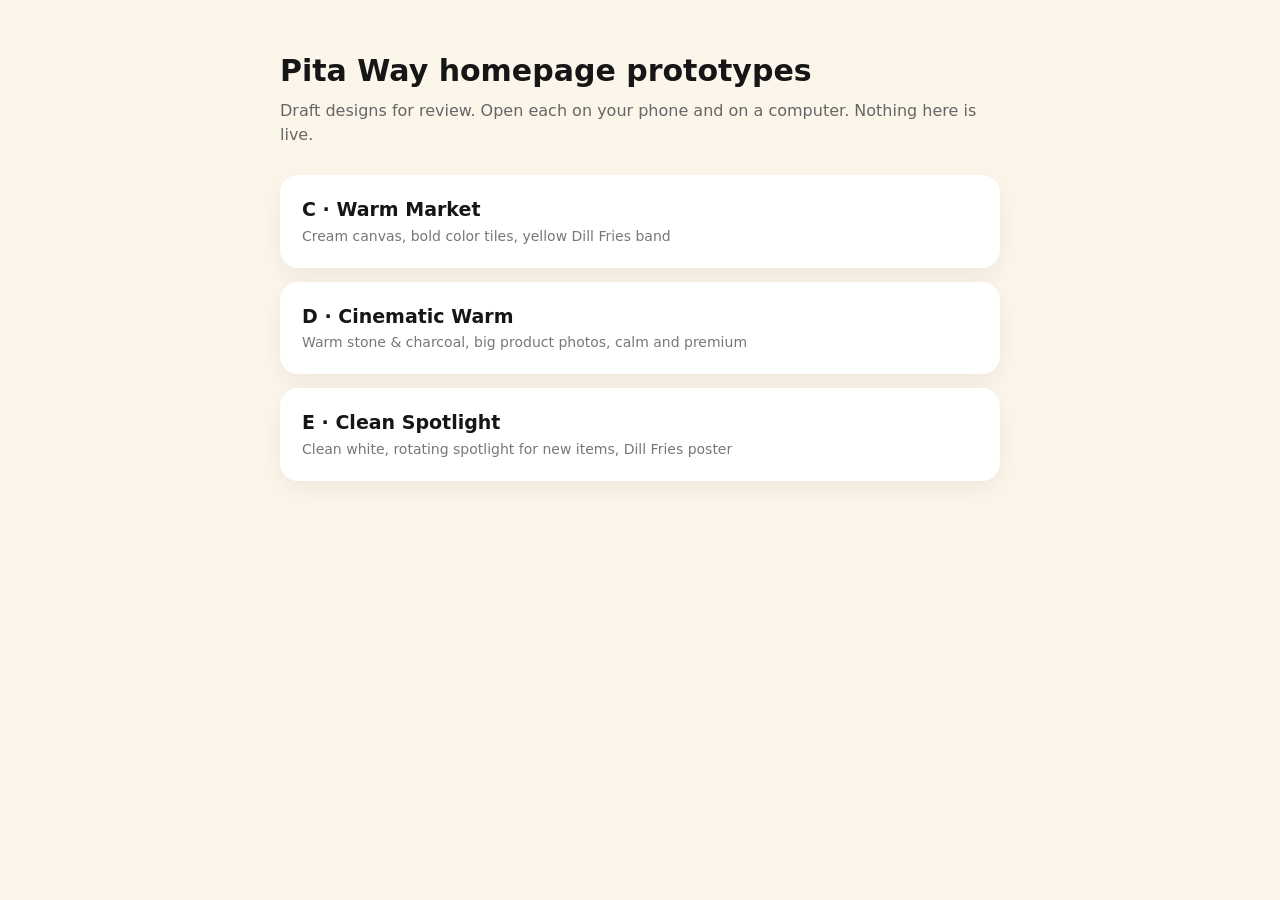
==== index.html @ f12bb3cb "Pita Way homepage prototypes C, D, E for review Co-Authored-By: Claude Opus 5.5 <noreply@anthropic.c" ====
<!doctype html><html lang="en"><head><meta charset="utf-8"><meta name="viewport" content="width=device-width,initial-scale=1"><meta name="robots" content="noindex,nofollow"><title>Pita Way homepage prototypes</title>
<style>body{margin:0;font:16px/1.5 system-ui,sans-serif;background:#fbf5ea;color:#161616}main{max-width:720px;margin:0 auto;padding:48px 20px}h1{font-size:30px;margin:0 0 6px}p{color:#666;margin:0 0 28px}
a.card{display:block;background:#fff;border-radius:18px;padding:20px 22px;margin-bottom:14px;text-decoration:none;color:#161616;box-shadow:0 8px 24px rgba(0,0,0,.06)}a.card:hover{outline:2px solid #cf1818}a.card b{display:block;font-size:19px}a.card span{color:#777;font-size:14px}</style></head>
<body><main><h1>Pita Way homepage prototypes</h1><p>Draft designs for review. Open each on your phone and on a computer. Nothing here is live.</p>
<a class="card" href="c-warm-market.html"><b>C &middot; Warm Market</b><span>Cream canvas, bold color tiles, yellow Dill Fries band</span></a>
<a class="card" href="d-cinematic-warm.html"><b>D &middot; Cinematic Warm</b><span>Warm stone &amp; charcoal, big product photos, calm and premium</span></a>
<a class="card" href="e-clean-spotlight.html"><b>E &middot; Clean Spotlight</b><span>Clean white, rotating spotlight for new items, Dill Fries poster</span></a>
</main></body></html>
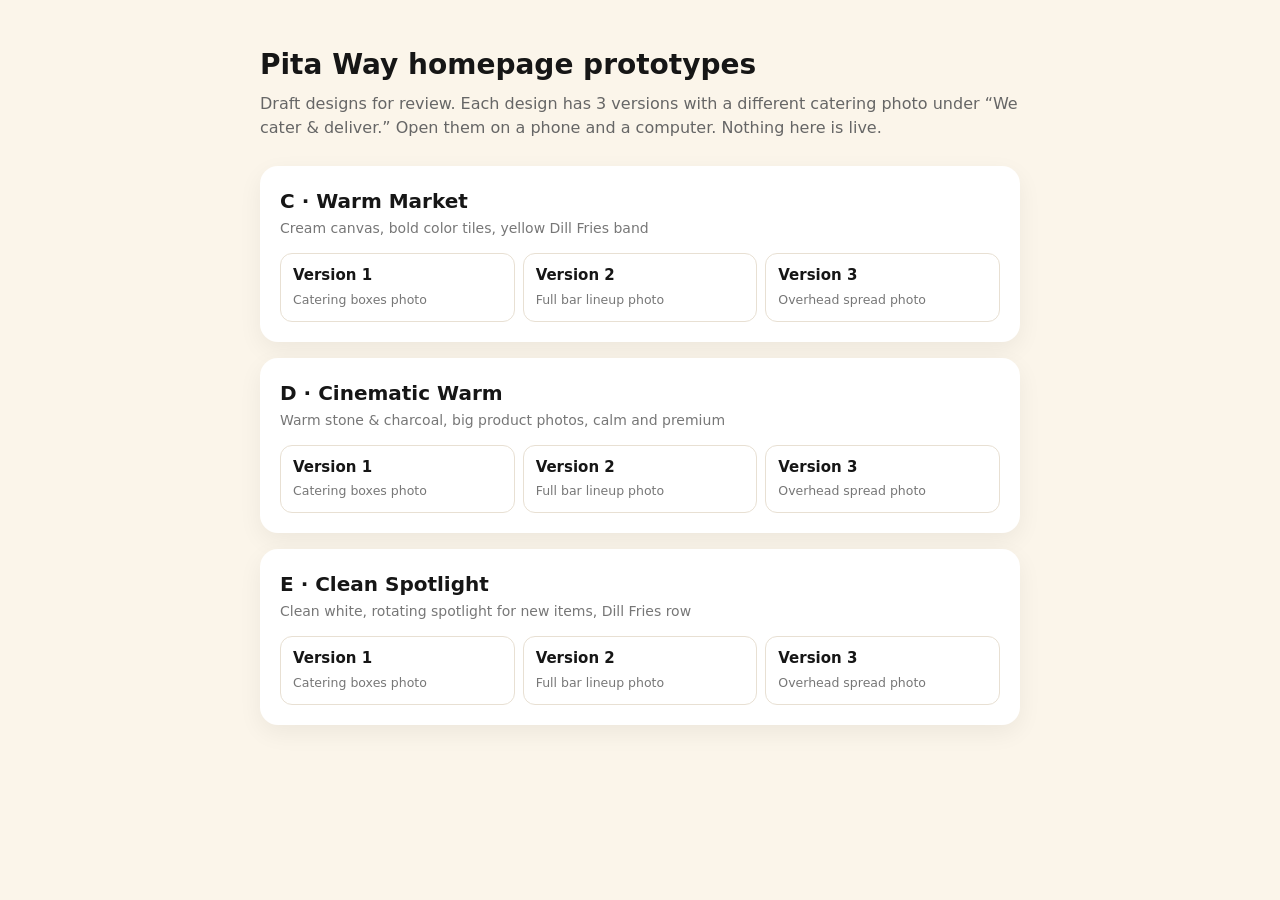
==== commit eeea38a6: "3 catering photo versions per design; full photos; red strip flows straight into next section Co-Aut" ====
--- a/index.html
+++ b/index.html
@@ -1,8 +1,6 @@
 <!doctype html><html lang="en"><head><meta charset="utf-8"><meta name="viewport" content="width=device-width,initial-scale=1"><meta name="robots" content="noindex,nofollow"><title>Pita Way homepage prototypes</title>
-<style>body{margin:0;font:16px/1.5 system-ui,sans-serif;background:#fbf5ea;color:#161616}main{max-width:720px;margin:0 auto;padding:48px 20px}h1{font-size:30px;margin:0 0 6px}p{color:#666;margin:0 0 28px}
-a.card{display:block;background:#fff;border-radius:18px;padding:20px 22px;margin-bottom:14px;text-decoration:none;color:#161616;box-shadow:0 8px 24px rgba(0,0,0,.06)}a.card:hover{outline:2px solid #cf1818}a.card b{display:block;font-size:19px}a.card span{color:#777;font-size:14px}</style></head>
-<body><main><h1>Pita Way homepage prototypes</h1><p>Draft designs for review. Open each on your phone and on a computer. Nothing here is live.</p>
-<a class="card" href="c-warm-market.html"><b>C &middot; Warm Market</b><span>Cream canvas, bold color tiles, yellow Dill Fries band</span></a>
-<a class="card" href="d-cinematic-warm.html"><b>D &middot; Cinematic Warm</b><span>Warm stone &amp; charcoal, big product photos, calm and premium</span></a>
-<a class="card" href="e-clean-spotlight.html"><b>E &middot; Clean Spotlight</b><span>Clean white, rotating spotlight for new items, Dill Fries poster</span></a>
-</main></body></html>+<style>body{margin:0;font:16px/1.5 system-ui,sans-serif;background:#fbf5ea;color:#161616}main{max-width:760px;margin:0 auto;padding:44px 16px}h1{font-size:28px;margin:0 0 6px}main>p{color:#666;margin:0 0 26px}
+.g{background:#fff;border-radius:18px;padding:20px;margin-bottom:16px;box-shadow:0 8px 24px rgba(0,0,0,.06)}.g h2{font-size:20px;margin:0}.g p{color:#777;font-size:14px;margin:2px 0 14px}
+.v{display:grid;grid-template-columns:repeat(3,1fr);gap:8px}.v a{display:block;border:1px solid #e8e0d3;border-radius:12px;padding:10px 12px;text-decoration:none;color:#161616}.v a:hover{border-color:#cf1818}.v b{display:block;font-size:15px}.v span{font-size:12.5px;color:#777}
+@media(max-width:520px){.v{grid-template-columns:1fr}}</style></head>
+<body><main><h1>Pita Way homepage prototypes</h1><p>Draft designs for review. Each design has 3 versions with a different catering photo under &ldquo;We cater &amp; deliver.&rdquo; Open them on a phone and a computer. Nothing here is live.</p><section class="g"><h2>C &middot; Warm Market</h2><p>Cream canvas, bold color tiles, yellow Dill Fries band</p><div class="v"><a href="c-warm-market.html"><b>Version 1</b><span>Catering boxes photo</span></a><a href="c-warm-market-v2.html"><b>Version 2</b><span>Full bar lineup photo</span></a><a href="c-warm-market-v3.html"><b>Version 3</b><span>Overhead spread photo</span></a></div></section><section class="g"><h2>D &middot; Cinematic Warm</h2><p>Warm stone &amp; charcoal, big product photos, calm and premium</p><div class="v"><a href="d-cinematic-warm.html"><b>Version 1</b><span>Catering boxes photo</span></a><a href="d-cinematic-warm-v2.html"><b>Version 2</b><span>Full bar lineup photo</span></a><a href="d-cinematic-warm-v3.html"><b>Version 3</b><span>Overhead spread photo</span></a></div></section><section class="g"><h2>E &middot; Clean Spotlight</h2><p>Clean white, rotating spotlight for new items, Dill Fries row</p><div class="v"><a href="e-clean-spotlight.html"><b>Version 1</b><span>Catering boxes photo</span></a><a href="e-clean-spotlight-v2.html"><b>Version 2</b><span>Full bar lineup photo</span></a><a href="e-clean-spotlight-v3.html"><b>Version 3</b><span>Overhead spread photo</span></a></div></section></main></body></html>
